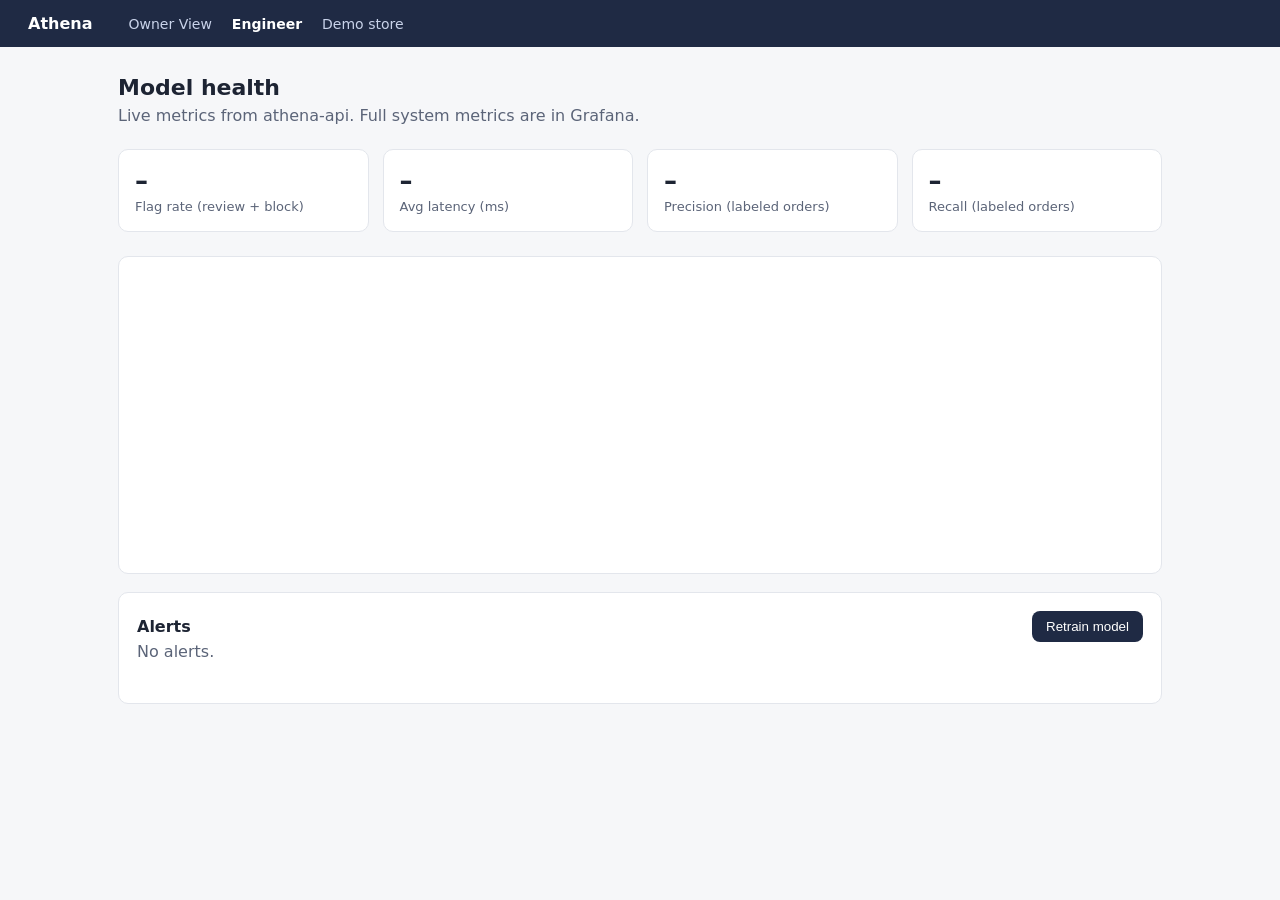
==== services/web/static/engineer.html @ 12cc6c31 "Initial commit" ====
<!doctype html>
<html lang="en">
<head>
<meta charset="utf-8"><meta name="viewport" content="width=device-width, initial-scale=1">
<title>Athena · Engineer dashboard</title>
<link rel="stylesheet" href="style.css">
<script src="https://cdn.plot.ly/plotly-2.35.2.min.js"></script>
</head>
<body>
<nav><strong>Athena</strong><a href="owner.html">Owner View</a><a class="active" href="engineer.html">Engineer</a><a href="store.html">Demo store</a></nav>
<main>
  <h1>Model health</h1>
  <p class="sub">Live metrics from athena-api. Full system metrics are in Grafana.</p>
  <div class="stats">
    <div class="stat"><b id="m-flag">–</b><span>Flag rate (review + block)</span></div>
    <div class="stat"><b id="m-lat">–</b><span>Avg latency (ms)</span></div>
    <div class="stat"><b id="m-prec">–</b><span>Precision (labeled orders)</span></div>
    <div class="stat"><b id="m-rec">–</b><span>Recall (labeled orders)</span></div>
  </div>
  <div class="card"><div id="chart" style="height:280px"></div></div>
  <div class="card">
    <div style="display:flex;justify-content:space-between;align-items:center">
      <h2 style="font-size:16px;margin:0">Alerts</h2>
      <button onclick="retrain()">Retrain model</button>
    </div>
    <div id="alerts"><p class="sub">No alerts.</p></div>
  </div>
</main>
<script>
const history = {t: [], flag: []};
const pct = v => v == null ? "–" : (v * 100).toFixed(1) + "%";

async function retrain() {
  const r = await fetch("/api/retrain", {method: "POST"}).then(r => r.json());
  alert("Retrain: " + r.status);
}

async function load() {
  const [s, alerts] = await Promise.all([
    fetch("/api/metrics/summary").then(r => r.json()),
    fetch("/api/alerts").then(r => r.json())]);
  document.getElementById("m-flag").textContent = pct(s.flag_rate);
  document.getElementById("m-lat").textContent = s.avg_latency_ms;
  document.getElementById("m-prec").textContent = pct(s.precision);
  document.getElementById("m-rec").textContent = pct(s.recall);

  history.t.push(new Date()); history.flag.push(s.flag_rate * 100);
  Plotly.react("chart", [{x: history.t, y: history.flag, mode: "lines", name: "Flag rate %"}],
    {margin: {t: 30, l: 40, r: 10, b: 30}, title: {text: "Flag rate over time (%)", font: {size: 14}}});

  if (alerts.length) {
    document.getElementById("alerts").innerHTML = alerts.map(a => `
      <div class="alert ${a.severity}">
        <b>${a.type} · ${a.severity}</b> <span class="sub">${new Date(a.created_at).toLocaleTimeString()}</span>
        <div>${a.explanation.summary || ""}</div>
        <div class="sub">Likely cause: ${a.explanation.likely_cause || "–"}</div>
        <div class="sub">Action: ${a.explanation.action || "–"}</div>
      </div>`).join("");
  }
}
load();
setInterval(load, 5000);
</script>
</body>
</html>
---- services/web/static/style.css ----
* { box-sizing: border-box; }
body { margin: 0; font-family: system-ui, -apple-system, Segoe UI, sans-serif; background: #f6f7f9; color: #1d2433; }
nav { display: flex; gap: 20px; align-items: center; padding: 14px 28px; background: #1f2a44; }
nav strong { color: #fff; margin-right: 16px; }
nav a { color: #c9d3ea; text-decoration: none; font-size: 14px; }
nav a.active { color: #fff; font-weight: 600; }
main { max-width: 1100px; margin: 0 auto; padding: 28px; }
h1 { font-size: 22px; margin: 0 0 6px; }
.sub { color: #5b6478; margin: 0 0 24px; }
.stats { display: grid; grid-template-columns: repeat(4, 1fr); gap: 14px; margin-bottom: 24px; }
.stat { background: #fff; border: 1px solid #e3e6ec; border-radius: 10px; padding: 16px; }
.stat b { display: block; font-size: 26px; }
.stat span { color: #5b6478; font-size: 13px; }
.columns { display: grid; grid-template-columns: repeat(3, 1fr); gap: 14px; }
.col { background: #fff; border: 1px solid #e3e6ec; border-radius: 10px; padding: 14px; min-height: 200px; }
.col h2 { font-size: 15px; margin: 0 0 10px; }
.order { border-top: 1px solid #eef0f4; padding: 10px 0; font-size: 14px; }
.order .reason { color: #5b6478; font-size: 13px; margin-top: 4px; }
.tag { display: inline-block; padding: 2px 8px; border-radius: 10px; font-size: 12px; font-weight: 600; }
.approve { background: #e5f4e4; color: #1d6b2a; }
.review { background: #f9eeda; color: #8a5a00; }
.block { background: #fbebeb; color: #a12a2a; }
button { background: #1f2a44; color: #fff; border: 0; border-radius: 8px; padding: 8px 14px; cursor: pointer; }
button.ghost { background: #fff; color: #1f2a44; border: 1px solid #c9d0dd; }
.card { background: #fff; border: 1px solid #e3e6ec; border-radius: 10px; padding: 18px; margin-bottom: 18px; }
label { display: block; font-size: 13px; color: #5b6478; margin: 10px 0 4px; }
input, select { width: 100%; padding: 8px; border: 1px solid #c9d0dd; border-radius: 8px; }
.alert { border-left: 4px solid #d9822b; padding-left: 12px; margin: 12px 0; }
.alert.critical { border-color: #c0392b; }
@media (max-width: 800px) { .stats, .columns { grid-template-columns: 1fr 1fr; } }
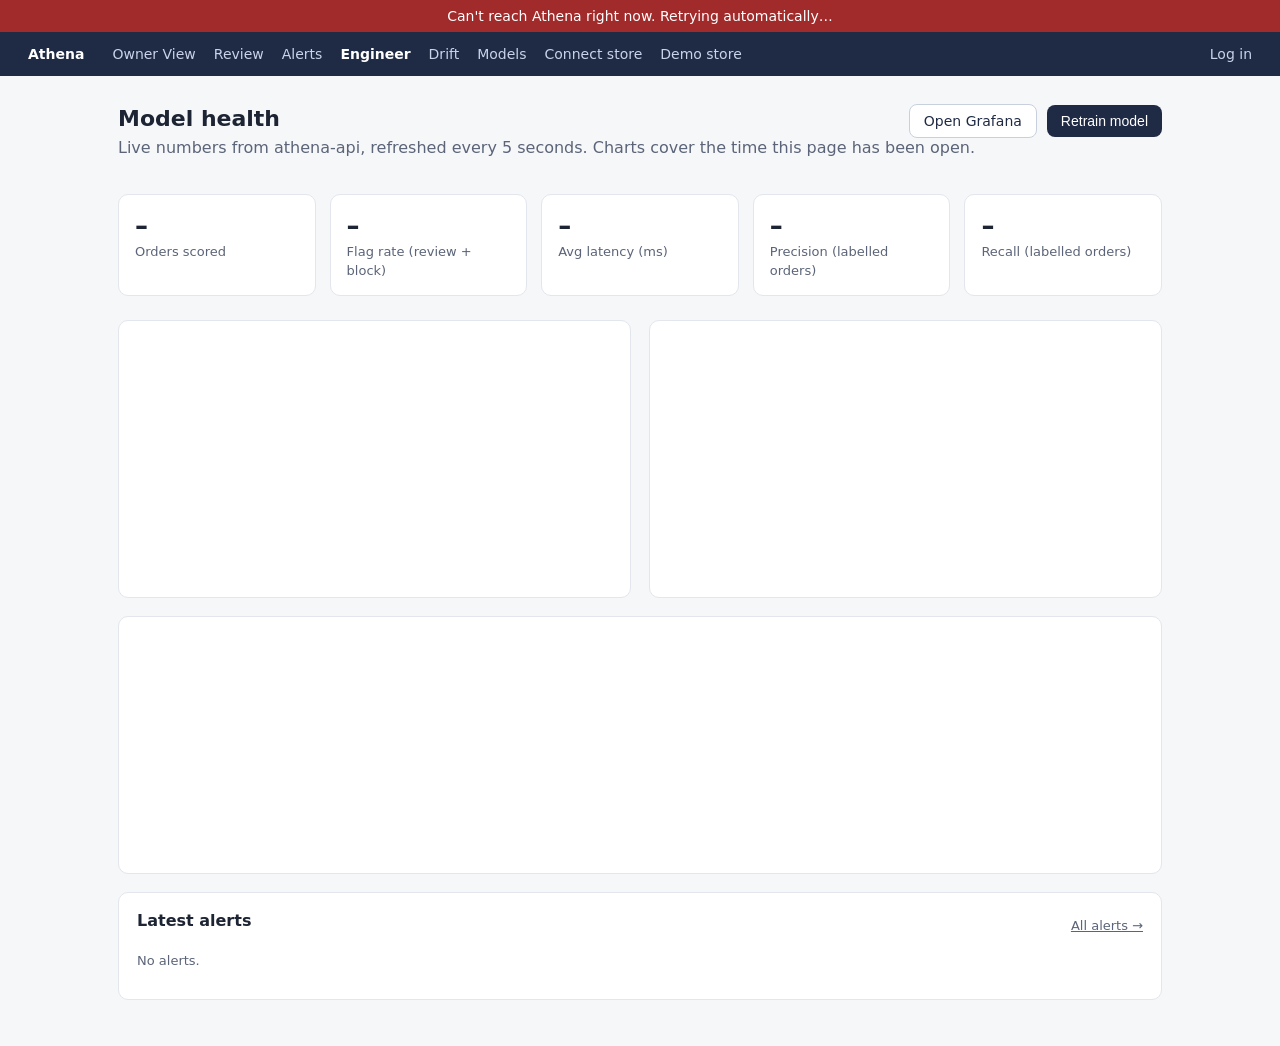
==== commit d4ce5a10: "Add all frontend pages, shared helpers and upload-ready proxy" ====
--- a/services/web/static/engineer.html
+++ b/services/web/static/engineer.html
@@ -7,59 +7,87 @@
 <script src="https://cdn.plot.ly/plotly-2.35.2.min.js"></script>
 </head>
 <body>
-<nav><strong>Athena</strong><a href="owner.html">Owner View</a><a class="active" href="engineer.html">Engineer</a><a href="store.html">Demo store</a></nav>
+<nav id="nav"></nav>
 <main>
-  <h1>Model health</h1>
-  <p class="sub">Live metrics from athena-api. Full system metrics are in Grafana.</p>
+  <div class="row between">
+    <h1>Model health</h1>
+    <span class="row"><a id="grafana" class="button ghost" target="_blank" rel="noopener" hidden>Open Grafana</a>
+      <button id="retrain">Retrain model</button></span>
+  </div>
+  <p class="sub">Live numbers from athena-api, refreshed every 5 seconds. Charts cover the time this page has been open.</p>
+  <div id="retrain-msg" class="msg"></div>
   <div class="stats">
+    <div class="stat"><b id="m-orders">–</b><span>Orders scored</span></div>
     <div class="stat"><b id="m-flag">–</b><span>Flag rate (review + block)</span></div>
     <div class="stat"><b id="m-lat">–</b><span>Avg latency (ms)</span></div>
-    <div class="stat"><b id="m-prec">–</b><span>Precision (labeled orders)</span></div>
-    <div class="stat"><b id="m-rec">–</b><span>Recall (labeled orders)</span></div>
+    <div class="stat"><b id="m-prec">–</b><span>Precision (labelled orders)</span></div>
+    <div class="stat"><b id="m-rec">–</b><span>Recall (labelled orders)</span></div>
   </div>
-  <div class="card"><div id="chart" style="height:280px"></div></div>
+  <div class="grid-2">
+    <div class="card"><div id="chart-flag" style="height:240px"></div></div>
+    <div class="card"><div id="chart-volume" style="height:240px"></div></div>
+  </div>
+  <div class="card"><div id="chart-latency" style="height:220px"></div></div>
   <div class="card">
-    <div style="display:flex;justify-content:space-between;align-items:center">
-      <h2 style="font-size:16px;margin:0">Alerts</h2>
-      <button onclick="retrain()">Retrain model</button>
-    </div>
-    <div id="alerts"><p class="sub">No alerts.</p></div>
+    <div class="row between"><h2>Latest alerts</h2><a class="muted" href="alerts.html">All alerts →</a></div>
+    <div id="alerts"><p class="muted">No alerts.</p></div>
   </div>
 </main>
+<script src="common.js"></script>
 <script>
-const history = {t: [], flag: []};
-const pct = v => v == null ? "–" : (v * 100).toFixed(1) + "%";
+const hist = {t: [], flag: [], latency: [], newOrders: []};
+let lastOrders = null;
+const layout = title => ({margin: {t: 34, l: 44, r: 10, b: 30}, title: {text: title, font: {size: 14}}, showlegend: false});
+const config = {displayModeBar: false, responsive: true};
 
-async function retrain() {
-  const r = await fetch("/api/retrain", {method: "POST"}).then(r => r.json());
-  alert("Retrain: " + r.status);
+if (GRAFANA_URL) {
+  const g = document.getElementById("grafana");
+  g.href = GRAFANA_URL;
+  g.hidden = false;
 }
 
+document.getElementById("retrain").addEventListener("click", async () => {
+  try {
+    const r = await api("/api/retrain", {method: "POST"});
+    flash("retrain-msg", `Retraining ${r.status}. ${r.note || ""}`);
+  } catch (err) {
+    flash("retrain-msg", "Couldn't start retraining: " + err.message, true);
+  }
+});
+
+const labelled = v => v == null ? '<span class="muted" style="font-size:14px">Not enough labels yet</span>' : pct(v);
+
 async function load() {
-  const [s, alerts] = await Promise.all([
-    fetch("/api/metrics/summary").then(r => r.json()),
-    fetch("/api/alerts").then(r => r.json())]);
-  document.getElementById("m-flag").textContent = pct(s.flag_rate);
+  const [s, alerts] = await Promise.all([api("/api/metrics/summary"), api("/api/alerts")]);
+
+  document.getElementById("m-orders").textContent = s.orders;
+  document.getElementById("m-flag").textContent = pct(s.flag_rate) ?? "–";
   document.getElementById("m-lat").textContent = s.avg_latency_ms;
-  document.getElementById("m-prec").textContent = pct(s.precision);
-  document.getElementById("m-rec").textContent = pct(s.recall);
+  document.getElementById("m-prec").innerHTML = labelled(s.precision);
+  document.getElementById("m-rec").innerHTML = labelled(s.recall);
 
-  history.t.push(new Date()); history.flag.push(s.flag_rate * 100);
-  Plotly.react("chart", [{x: history.t, y: history.flag, mode: "lines", name: "Flag rate %"}],
-    {margin: {t: 30, l: 40, r: 10, b: 30}, title: {text: "Flag rate over time (%)", font: {size: 14}}});
+  hist.t.push(new Date());
+  hist.flag.push(s.flag_rate * 100);
+  hist.latency.push(s.avg_latency_ms);
+  hist.newOrders.push(lastOrders == null ? 0 : Math.max(0, s.orders - lastOrders));
+  lastOrders = s.orders;
+
+  Plotly.react("chart-flag", [{x: hist.t, y: hist.flag, mode: "lines"}], layout("Flag rate (%)"), config);
+  Plotly.react("chart-volume", [{x: hist.t, y: hist.newOrders, type: "bar"}], layout("New orders per 5 seconds"), config);
+  Plotly.react("chart-latency", [{x: hist.t, y: hist.latency, mode: "lines"}], layout("Average latency (ms)"), config);
 
   if (alerts.length) {
-    document.getElementById("alerts").innerHTML = alerts.map(a => `
-      <div class="alert ${a.severity}">
-        <b>${a.type} · ${a.severity}</b> <span class="sub">${new Date(a.created_at).toLocaleTimeString()}</span>
-        <div>${a.explanation.summary || ""}</div>
-        <div class="sub">Likely cause: ${a.explanation.likely_cause || "–"}</div>
-        <div class="sub">Action: ${a.explanation.action || "–"}</div>
-      </div>`).join("");
+    document.getElementById("alerts").innerHTML = alerts.slice(0, 3).map(a => {
+      const sev = ["info", "warning", "critical"].includes(a.severity) ? a.severity : "warning";
+      return `<div class="alert ${sev}">
+        <span class="tag ${sev}">${SEVERITY_WORDS[sev]}</span> <b>${esc(a.type)}</b>
+        <span class="muted">${dateTime(a.created_at)}</span>
+        <div>${esc((a.explanation || {}).summary || "")}</div>
+      </div>`;
+    }).join("");
   }
 }
-load();
-setInterval(load, 5000);
+poll(load, 5000);
 </script>
 </body>
 </html>
--- a/services/web/static/style.css
+++ b/services/web/static/style.css
@@ -1,30 +1,99 @@
 * { box-sizing: border-box; }
 body { margin: 0; font-family: system-ui, -apple-system, Segoe UI, sans-serif; background: #f6f7f9; color: #1d2433; }
-nav { display: flex; gap: 20px; align-items: center; padding: 14px 28px; background: #1f2a44; }
-nav strong { color: #fff; margin-right: 16px; }
+
+/* ---- Navigation ---- */
+nav { display: flex; flex-wrap: wrap; gap: 8px 20px; align-items: center; padding: 14px 28px; background: #1f2a44; }
 nav a { color: #c9d3ea; text-decoration: none; font-size: 14px; }
 nav a.active { color: #fff; font-weight: 600; }
+nav a.brand { color: #fff; font-weight: 700; margin-right: 8px; }
+nav .links { display: flex; flex-wrap: wrap; gap: 8px 18px; }
+nav .account { margin-left: auto; display: flex; gap: 14px; align-items: center; }
+nav .who { color: #c9d3ea; font-size: 13px; }
+
+/* ---- Layout ---- */
 main { max-width: 1100px; margin: 0 auto; padding: 28px; }
 h1 { font-size: 22px; margin: 0 0 6px; }
+h2 { font-size: 16px; margin: 0 0 10px; }
 .sub { color: #5b6478; margin: 0 0 24px; }
-.stats { display: grid; grid-template-columns: repeat(4, 1fr); gap: 14px; margin-bottom: 24px; }
+.muted { color: #5b6478; font-size: 13px; }
+.stats { display: grid; grid-template-columns: repeat(auto-fit, minmax(160px, 1fr)); gap: 14px; margin-bottom: 24px; }
 .stat { background: #fff; border: 1px solid #e3e6ec; border-radius: 10px; padding: 16px; }
 .stat b { display: block; font-size: 26px; }
+.stat b.small { font-size: 16px; padding: 6px 0; }
 .stat span { color: #5b6478; font-size: 13px; }
 .columns { display: grid; grid-template-columns: repeat(3, 1fr); gap: 14px; }
 .col { background: #fff; border: 1px solid #e3e6ec; border-radius: 10px; padding: 14px; min-height: 200px; }
 .col h2 { font-size: 15px; margin: 0 0 10px; }
+.card { background: #fff; border: 1px solid #e3e6ec; border-radius: 10px; padding: 18px; margin-bottom: 18px; }
+.row { display: flex; gap: 10px; align-items: center; flex-wrap: wrap; }
+.row.between { justify-content: space-between; }
+.grid-2 { display: grid; grid-template-columns: 1fr 1fr; gap: 18px; }
+
+/* ---- Orders ---- */
 .order { border-top: 1px solid #eef0f4; padding: 10px 0; font-size: 14px; }
 .order .reason { color: #5b6478; font-size: 13px; margin-top: 4px; }
+.order .meta { color: #5b6478; font-size: 12px; margin-top: 4px; }
+.order .actions { margin-top: 8px; display: flex; gap: 8px; }
+.details { display: flex; flex-wrap: wrap; gap: 6px 16px; font-size: 13px; margin-top: 6px; }
+.details span b { font-weight: 600; }
+
+/* ---- Tags: always colour AND a word ---- */
 .tag { display: inline-block; padding: 2px 8px; border-radius: 10px; font-size: 12px; font-weight: 600; }
-.approve { background: #e5f4e4; color: #1d6b2a; }
-.review { background: #f9eeda; color: #8a5a00; }
-.block { background: #fbebeb; color: #a12a2a; }
-button { background: #1f2a44; color: #fff; border: 0; border-radius: 8px; padding: 8px 14px; cursor: pointer; }
-button.ghost { background: #fff; color: #1f2a44; border: 1px solid #c9d0dd; }
-.card { background: #fff; border: 1px solid #e3e6ec; border-radius: 10px; padding: 18px; margin-bottom: 18px; }
+.approve, .good { background: #e5f4e4; color: #1d6b2a; }
+.review, .warning { background: #f9eeda; color: #8a5a00; }
+.block, .critical { background: #fbebeb; color: #a12a2a; }
+.info, .neutral { background: #e8edf7; color: #2b3f6b; }
+
+/* ---- Buttons and forms ---- */
+button, .button { display: inline-block; background: #1f2a44; color: #fff; border: 0; border-radius: 8px; padding: 8px 14px; cursor: pointer; font-size: 14px; text-decoration: none; }
+button.ghost, .button.ghost { background: #fff; color: #1f2a44; border: 1px solid #c9d0dd; }
+button.danger { background: #a12a2a; }
+button:disabled { opacity: 0.5; cursor: default; }
 label { display: block; font-size: 13px; color: #5b6478; margin: 10px 0 4px; }
-input, select { width: 100%; padding: 8px; border: 1px solid #c9d0dd; border-radius: 8px; }
-.alert { border-left: 4px solid #d9822b; padding-left: 12px; margin: 12px 0; }
-.alert.critical { border-color: #c0392b; }
-@media (max-width: 800px) { .stats, .columns { grid-template-columns: 1fr 1fr; } }
+input, select { width: 100%; padding: 8px; border: 1px solid #c9d0dd; border-radius: 8px; font-size: 14px; }
+input[type=file] { padding: 6px; background: #fff; }
+.form { max-width: 420px; }
+.msg { font-size: 13px; color: #1d6b2a; margin-top: 8px; min-height: 1em; }
+.msg.error { color: #a12a2a; }
+
+/* ---- Tabs ---- */
+.tabs { display: flex; gap: 6px; margin-bottom: 16px; flex-wrap: wrap; }
+.tabs button { background: #fff; color: #1f2a44; border: 1px solid #c9d0dd; }
+.tabs button.active { background: #1f2a44; color: #fff; border-color: #1f2a44; }
+
+/* ---- Alerts ---- */
+.alert { border-left: 4px solid #d9822b; padding: 4px 0 4px 12px; margin: 12px 0; }
+.alert.warning { background: none; color: inherit; }
+.alert.critical { border-color: #c0392b; background: none; color: inherit; }
+.alert.info { border-color: #2b3f6b; background: none; color: inherit; }
+.alert dl { display: grid; grid-template-columns: 120px 1fr; gap: 4px 12px; margin: 8px 0 0; font-size: 14px; }
+.alert dt { color: #5b6478; }
+.alert dd { margin: 0; }
+
+/* ---- Tables ---- */
+table { width: 100%; border-collapse: collapse; font-size: 14px; }
+th { text-align: left; color: #5b6478; font-weight: 600; font-size: 13px; border-bottom: 1px solid #e3e6ec; padding: 8px 6px; }
+td { border-bottom: 1px solid #eef0f4; padding: 8px 6px; vertical-align: top; }
+tr.selected td { background: #f1f4fa; }
+tr.clickable { cursor: pointer; }
+
+/* ---- Landing page ---- */
+.hero { text-align: center; padding: 48px 0 24px; }
+.hero h1 { font-size: 34px; }
+.hero p { font-size: 18px; color: #5b6478; max-width: 640px; margin: 12px auto 24px; }
+.points { display: grid; grid-template-columns: repeat(3, 1fr); gap: 14px; margin-top: 24px; }
+
+/* ---- Misc ---- */
+.offline { background: #a12a2a; color: #fff; text-align: center; padding: 8px; font-size: 14px; }
+.notice { background: #f9eeda; color: #8a5a00; border-radius: 8px; padding: 10px 14px; font-size: 13px; margin-bottom: 18px; }
+.keybox { font-family: ui-monospace, Consolas, monospace; background: #f1f4fa; border: 1px dashed #c9d0dd; border-radius: 8px; padding: 10px; word-break: break-all; }
+pre { background: #f1f4fa; border-radius: 8px; padding: 12px; overflow-x: auto; font-size: 13px; }
+code { font-family: ui-monospace, Consolas, monospace; }
+
+/* ---- Phones ---- */
+@media (max-width: 800px) {
+  main { padding: 18px; }
+  .columns, .grid-2, .points { grid-template-columns: 1fr; }
+  nav .account { margin-left: 0; }
+  .alert dl { grid-template-columns: 1fr; }
+}
